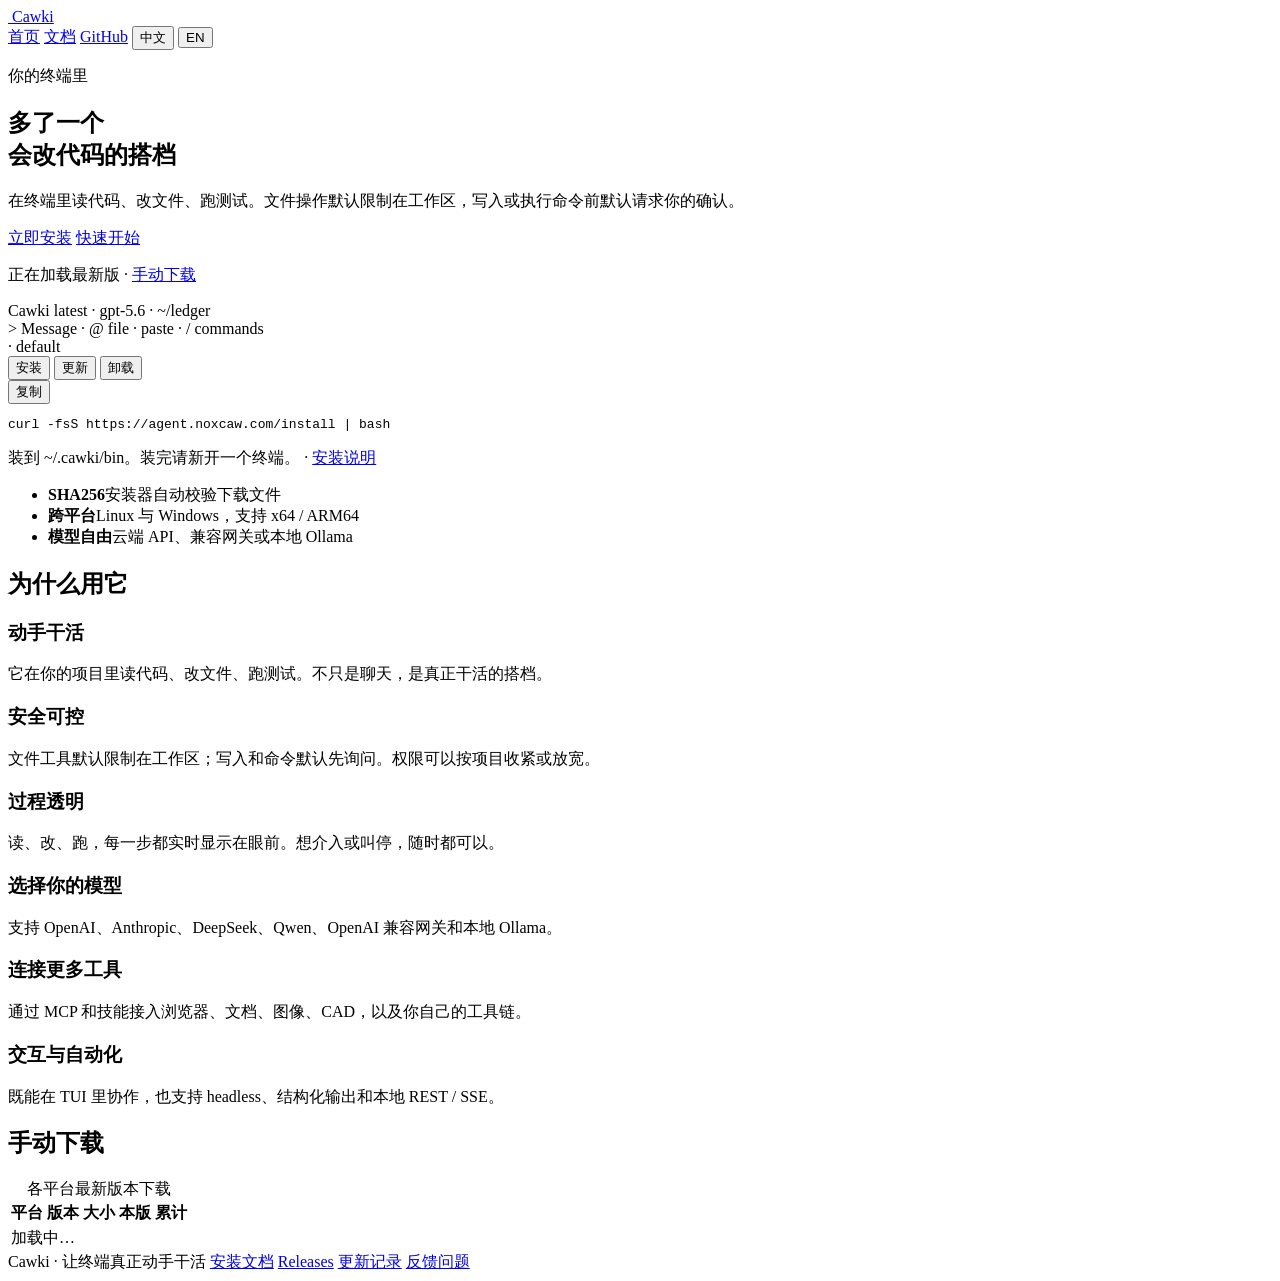
==== index.html @ 615eb1c3 "Update homepage (v0.1.21)" ====
<!DOCTYPE html>
<html lang="zh-CN">
<head>
  <meta charset="utf-8">
  <meta name="viewport" content="width=device-width, initial-scale=1, viewport-fit=cover">
  <title data-i18n-title="home">Cawki — 终端里的编程助手</title>
  <meta name="description" data-i18n-desc="home" content="在终端里读代码、改文件、跑测试。默认在写入文件或执行命令前请求确认，支持多模型、MCP、会话与自动化。">
  <meta name="theme-color" content="#121418">
  <link rel="canonical" href="https://agent.noxcaw.com/">
  <meta property="og:type" content="website">
  <meta property="og:title" content="Cawki — 终端里的编程助手">
  <meta property="og:description" content="读代码、改文件、跑测试，默认在写入与执行前请求确认。">
  <meta property="og:url" content="https://agent.noxcaw.com/">
  <link rel="icon" href="./assets/favicon.svg" type="image/svg+xml">
  <link rel="preconnect" href="https://fonts.googleapis.com">
  <link rel="preconnect" href="https://fonts.gstatic.com" crossorigin>
  <link href="https://fonts.googleapis.com/css2?family=IBM+Plex+Mono:wght@400;500&family=IBM+Plex+Sans:wght@400;500;600&display=swap" rel="stylesheet">
  <link rel="stylesheet" href="./assets/style.css?v=v0.1.21-1787472340">
</head>
<body>
  <div class="wrap">
    <header class="top">
      <a class="brand" href="./">
        <img src="./assets/favicon.svg" alt="">
        Cawki
      </a>
      <nav class="nav" aria-label="主导航">
        <a href="./" aria-current="page" data-keep-lang data-i18n="nav.home">首页</a>
        <a href="./docs.html#/install" data-keep-lang data-i18n="nav.docs">文档</a>
        <a href="https://github.com/noxrick91/cawki-hub" data-i18n="nav.github">GitHub</a>
        <span class="lang" role="group" aria-label="语言">
          <button type="button" data-lang="zh">中文</button>
          <button type="button" data-lang="en">EN</button>
        </span>
      </nav>
    </header>
  </div>

  <main class="wrap">
    <section class="hero-split">
      <div class="hero">
        <p class="kicker" data-i18n="hero.kicker">你的终端里</p>
        <h1 data-i18n-html="hero.title">多了一个<br>会改代码的搭档</h1>
        <p class="lede" data-i18n="hero.lede">
          在终端里读代码、改文件、跑测试。文件操作默认限制在工作区，写入或执行命令前默认请求你的确认。
        </p>
        <div class="row">
          <a class="btn" href="#howto" data-i18n="hero.install">立即安装</a>
          <a class="btn btn-ghost" href="./docs.html#/quick-start" data-keep-lang data-i18n="hero.quickStart">快速开始</a>
        </div>
        <p class="meta hero-meta"><span id="dl-meta" aria-live="polite" data-i18n="hero.waiting">正在加载最新版</span><span aria-hidden="true"> · </span><a href="#download" data-i18n="hero.manual">手动下载</a></p>
      </div>
      <div class="tui" id="stage" aria-hidden="true">
        <div class="tui-head">
          <span class="tui-brand">Cawki</span>
          <span class="tui-dim" id="stage-version">latest</span>
          <span class="tui-dim">·</span>
          <span class="tui-dim">gpt-5.6</span>
          <span class="tui-dim">·</span>
          <span class="tui-dim">~/ledger</span>
        </div>
        <div class="tui-body" id="stage-body">
          <div class="tui-log" id="stage-log"></div>
          <div class="tui-sheet" id="stage-sheet" hidden>
            <div class="tui-sheet-title" id="stage-sheet-title"></div>
            <div class="tui-sheet-detail" id="stage-sheet-detail"></div>
            <div class="tui-sheet-choices" id="stage-sheet-choices"></div>
            <div class="tui-sheet-hint">↑↓ · 1–5 · esc deny · type to queue</div>
          </div>
        </div>
        <div class="tui-prompt">
          <div class="tui-box">
            <span class="tui-gt">&gt;</span>
            <span class="tui-ph" id="stage-input">Message · @ file · paste · / commands</span>
          </div>
          <div class="tui-mode"><span class="tui-dim">·</span> default</div>
        </div>
      </div>
    </section>

    <div class="panel howto" id="howto">
      <header>
        <div class="seg" role="tablist" aria-label="安装方式">
          <button type="button" class="seg-btn on" id="howto-tab-install" role="tab" aria-selected="true" aria-controls="howto-cmd" tabindex="0" data-howto="install" data-i18n="howto.install">安装</button>
          <button type="button" class="seg-btn" id="howto-tab-update" role="tab" aria-selected="false" aria-controls="howto-cmd" tabindex="-1" data-howto="update" data-i18n="howto.update">更新</button>
          <button type="button" class="seg-btn" id="howto-tab-uninstall" role="tab" aria-selected="false" aria-controls="howto-cmd" tabindex="-1" data-howto="uninstall" data-i18n="howto.uninstall">卸载</button>
        </div>
        <button class="copy" id="copy-howto" type="button" aria-live="polite" data-i18n="install.copy">复制</button>
      </header>
      <pre class="cmd" id="howto-cmd" role="tabpanel" aria-labelledby="howto-tab-install" aria-live="polite">curl -fsS https://agent.noxcaw.com/install | bash</pre>
    </div>
    <p class="howto-more">
      <span id="howto-hint">装到 ~/.cawki/bin。装完请新开一个终端。</span>
      <span class="howto-sep">·</span>
      <a href="./docs.html#/install" data-keep-lang data-i18n="howto.docs">安装说明</a>
    </p>

    <ul class="proof-list" aria-label="安装与兼容信息">
      <li><strong>SHA256</strong><span data-i18n="proof.checksum">安装器自动校验下载文件</span></li>
      <li><strong data-i18n="proof.platformsT">跨平台</strong><span data-i18n="proof.platforms">Linux 与 Windows，支持 x64 / ARM64</span></li>
      <li><strong data-i18n="proof.modelsT">模型自由</strong><span data-i18n="proof.models">云端 API、兼容网关或本地 Ollama</span></li>
    </ul>

    <h2 class="sec" data-i18n="sec.why">为什么用它</h2>
    <div class="grid">
      <article class="card">
        <h3 data-i18n="cards.capT">动手干活</h3>
        <p data-i18n="cards.cap">它在你的项目里读代码、改文件、跑测试。不只是聊天，是真正干活的搭档。</p>
      </article>
      <article class="card">
        <h3 data-i18n="cards.safeT">安全可控</h3>
        <p data-i18n="cards.safe">文件工具默认限制在工作区；写入和命令默认先询问。权限可以按项目收紧或放宽。</p>
      </article>
      <article class="card">
        <h3 data-i18n="cards.seeT">过程透明</h3>
        <p data-i18n="cards.see">读、改、跑，每一步都实时显示在眼前。想介入或叫停，随时都可以。</p>
      </article>
      <article class="card">
        <h3 data-i18n="cards.modelT">选择你的模型</h3>
        <p data-i18n="cards.model">支持 OpenAI、Anthropic、DeepSeek、Qwen、OpenAI 兼容网关和本地 Ollama。</p>
      </article>
      <article class="card">
        <h3 data-i18n="cards.extendT">连接更多工具</h3>
        <p data-i18n="cards.extend">通过 MCP 和技能接入浏览器、文档、图像、CAD，以及你自己的工具链。</p>
      </article>
      <article class="card">
        <h3 data-i18n="cards.automateT">交互与自动化</h3>
        <p data-i18n="cards.automate">既能在 TUI 里协作，也支持 headless、结构化输出和本地 REST / SSE。</p>
      </article>
    </div>

    <h2 class="sec" id="download" data-i18n="sec.download">手动下载</h2>
    <div class="table-wrap">
      <p class="meta" id="dl-stats"></p>
      <table>
        <caption class="sr-only" data-i18n="table.caption">各平台最新版本下载</caption>
        <thead>
          <tr>
            <th data-i18n="table.platform">平台</th>
            <th><span data-i18n="table.build">版本</span> <span id="release-tag" class="meta"></span></th>
            <th data-i18n="table.size">大小</th>
            <th class="num" data-i18n="table.this">本版</th>
            <th class="num" data-i18n="table.total">累计</th>
          </tr>
        </thead>
        <tbody id="asset-rows">
          <tr><td colspan="5" class="meta" data-i18n="table.loading">加载中…</td></tr>
        </tbody>
      </table>
    </div>

  </main>
  <div class="wrap">
    <footer>
      <span data-i18n="footer.tagline">Cawki · 让终端真正动手干活</span>
      <span class="footer-links">
        <a href="./docs.html#/install" data-keep-lang data-i18n="footer.docs">安装文档</a>
        <a href="https://github.com/noxrick91/cawki-hub/releases" data-i18n="footer.releases">Releases</a>
        <a href="./CHANGELOG.md" data-i18n="footer.changelog">更新记录</a>
        <a href="https://github.com/noxrick91/cawki-hub/issues" data-i18n="footer.feedback">反馈问题</a>
      </span>
    </footer>
  </div>
  <script src="./assets/i18n.js?v=v0.1.21-1787472340"></script>
  <script src="./assets/stage.js?v=v0.1.21-1787472340"></script>
  <script src="./assets/whats-new.js?v=v0.1.21-1787472340"></script>
  <script src="./assets/app.js?v=v0.1.21-1787472340"></script>
</body>
</html>
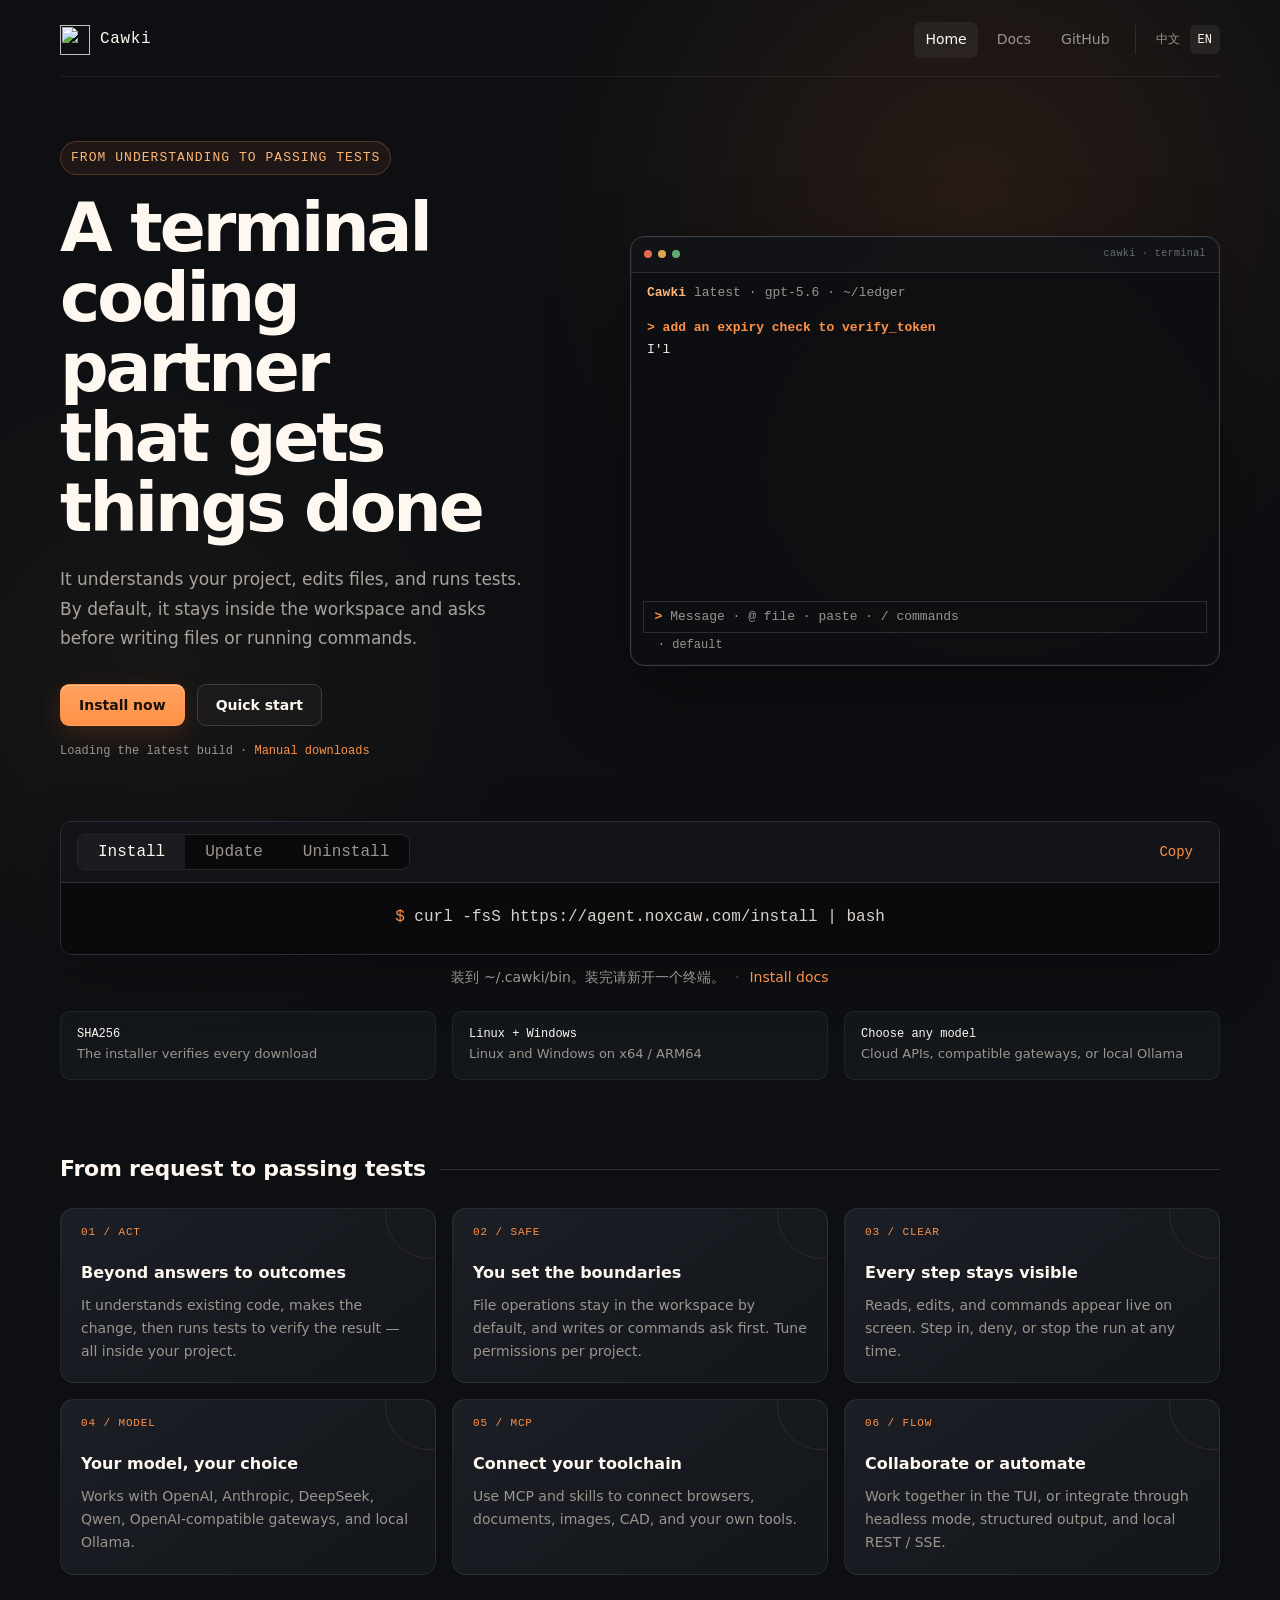
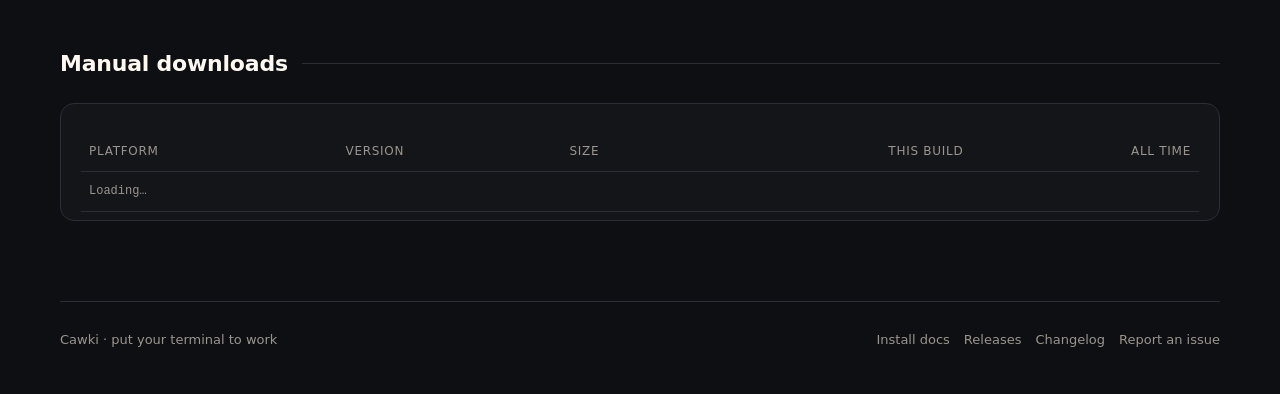
==== commit a1acbbb3: "Refresh homepage design and copy" ====
--- a/index.html
+++ b/index.html
@@ -3,19 +3,19 @@
 <head>
   <meta charset="utf-8">
   <meta name="viewport" content="width=device-width, initial-scale=1, viewport-fit=cover">
-  <title data-i18n-title="home">Cawki — 终端里的编程助手</title>
-  <meta name="description" data-i18n-desc="home" content="在终端里读代码、改文件、跑测试。默认在写入文件或执行命令前请求确认，支持多模型、MCP、会话与自动化。">
-  <meta name="theme-color" content="#121418">
+  <title data-i18n-title="home">Cawki — 真正动手的终端编程搭档</title>
+  <meta name="description" data-i18n-desc="home" content="让 Cawki 在你的项目里理解代码、完成修改并运行测试。操作范围和权限由你掌控，支持多模型、MCP 与自动化。">
+  <meta name="theme-color" content="#0d0f12">
   <link rel="canonical" href="https://agent.noxcaw.com/">
   <meta property="og:type" content="website">
-  <meta property="og:title" content="Cawki — 终端里的编程助手">
-  <meta property="og:description" content="读代码、改文件、跑测试，默认在写入与执行前请求确认。">
+  <meta property="og:title" content="Cawki — 真正动手的终端编程搭档">
+  <meta property="og:description" content="理解代码、完成修改、运行测试；操作范围和权限由你掌控。">
   <meta property="og:url" content="https://agent.noxcaw.com/">
   <link rel="icon" href="./assets/favicon.svg" type="image/svg+xml">
   <link rel="preconnect" href="https://fonts.googleapis.com">
   <link rel="preconnect" href="https://fonts.gstatic.com" crossorigin>
   <link href="https://fonts.googleapis.com/css2?family=IBM+Plex+Mono:wght@400;500&family=IBM+Plex+Sans:wght@400;500;600&display=swap" rel="stylesheet">
-  <link rel="stylesheet" href="./assets/style.css?v=v0.1.21-1787472340">
+  <link rel="stylesheet" href="./assets/style.css?v=v0.2.1-1788514286">
 </head>
 <body>
   <div class="wrap">
@@ -39,10 +39,10 @@
   <main class="wrap">
     <section class="hero-split">
       <div class="hero">
-        <p class="kicker" data-i18n="hero.kicker">你的终端里</p>
-        <h1 data-i18n-html="hero.title">多了一个<br>会改代码的搭档</h1>
+        <p class="kicker" data-i18n="hero.kicker">从理解代码到通过测试</p>
+        <h1 data-i18n-html="hero.title">一个真正会动手的<br>终端编程搭档</h1>
         <p class="lede" data-i18n="hero.lede">
-          在终端里读代码、改文件、跑测试。文件操作默认限制在工作区，写入或执行命令前默认请求你的确认。
+          它能理解你的项目、直接修改文件并运行测试。默认只在工作区内操作；写入文件和执行命令前，会先征得你的确认。
         </p>
         <div class="row">
           <a class="btn" href="#howto" data-i18n="hero.install">立即安装</a>
@@ -51,6 +51,10 @@
         <p class="meta hero-meta"><span id="dl-meta" aria-live="polite" data-i18n="hero.waiting">正在加载最新版</span><span aria-hidden="true"> · </span><a href="#download" data-i18n="hero.manual">手动下载</a></p>
       </div>
       <div class="tui" id="stage" aria-hidden="true">
+        <div class="tui-chrome">
+          <span></span><span></span><span></span>
+          <span class="tui-chrome-title">cawki · terminal</span>
+        </div>
         <div class="tui-head">
           <span class="tui-brand">Cawki</span>
           <span class="tui-dim" id="stage-version">latest</span>
@@ -65,15 +69,15 @@
             <div class="tui-sheet-title" id="stage-sheet-title"></div>
             <div class="tui-sheet-detail" id="stage-sheet-detail"></div>
             <div class="tui-sheet-choices" id="stage-sheet-choices"></div>
-            <div class="tui-sheet-hint">↑↓ · 1–5 · esc deny · type to queue</div>
+            <div class="tui-sheet-hint" data-i18n="stage.sheetHint">↑↓ 选择 · 1–5 快捷键 · esc 拒绝</div>
           </div>
         </div>
         <div class="tui-prompt">
           <div class="tui-box">
             <span class="tui-gt">&gt;</span>
-            <span class="tui-ph" id="stage-input">Message · @ file · paste · / commands</span>
+            <span class="tui-ph" id="stage-input" data-i18n="stage.placeholder">输入消息 · @ 文件 · 粘贴 · / 命令</span>
           </div>
-          <div class="tui-mode"><span class="tui-dim">·</span> default</div>
+          <div class="tui-mode"><span class="tui-dim">·</span> <span data-i18n="stage.mode">默认模式</span></div>
         </div>
       </div>
     </section>
@@ -97,35 +101,35 @@
 
     <ul class="proof-list" aria-label="安装与兼容信息">
       <li><strong>SHA256</strong><span data-i18n="proof.checksum">安装器自动校验下载文件</span></li>
-      <li><strong data-i18n="proof.platformsT">跨平台</strong><span data-i18n="proof.platforms">Linux 与 Windows，支持 x64 / ARM64</span></li>
-      <li><strong data-i18n="proof.modelsT">模型自由</strong><span data-i18n="proof.models">云端 API、兼容网关或本地 Ollama</span></li>
+      <li><strong data-i18n="proof.platformsT">Linux + Windows</strong><span data-i18n="proof.platforms">Linux 与 Windows，支持 x64 / ARM64</span></li>
+      <li><strong data-i18n="proof.modelsT">模型任选</strong><span data-i18n="proof.models">云端 API、兼容网关或本地 Ollama</span></li>
     </ul>
 
-    <h2 class="sec" data-i18n="sec.why">为什么用它</h2>
+    <h2 class="sec" data-i18n="sec.why">从需求到通过测试</h2>
     <div class="grid">
       <article class="card">
-        <h3 data-i18n="cards.capT">动手干活</h3>
-        <p data-i18n="cards.cap">它在你的项目里读代码、改文件、跑测试。不只是聊天，是真正干活的搭档。</p>
+        <h3 data-i18n="cards.capT">不只回答，直接完成</h3>
+        <p data-i18n="cards.cap">理解现有代码，完成修改，再运行测试验证结果。整个过程都在你的项目里发生。</p>
       </article>
       <article class="card">
-        <h3 data-i18n="cards.safeT">安全可控</h3>
-        <p data-i18n="cards.safe">文件工具默认限制在工作区；写入和命令默认先询问。权限可以按项目收紧或放宽。</p>
+        <h3 data-i18n="cards.safeT">边界由你决定</h3>
+        <p data-i18n="cards.safe">文件操作默认限制在工作区，写入和命令默认先询问；权限可按项目精细调整。</p>
       </article>
       <article class="card">
-        <h3 data-i18n="cards.seeT">过程透明</h3>
-        <p data-i18n="cards.see">读、改、跑，每一步都实时显示在眼前。想介入或叫停，随时都可以。</p>
+        <h3 data-i18n="cards.seeT">每一步都看得见</h3>
+        <p data-i18n="cards.see">读取、修改和执行都会实时呈现。你可以随时介入、拒绝或叫停。</p>
       </article>
       <article class="card">
-        <h3 data-i18n="cards.modelT">选择你的模型</h3>
+        <h3 data-i18n="cards.modelT">模型由你选择</h3>
         <p data-i18n="cards.model">支持 OpenAI、Anthropic、DeepSeek、Qwen、OpenAI 兼容网关和本地 Ollama。</p>
       </article>
       <article class="card">
-        <h3 data-i18n="cards.extendT">连接更多工具</h3>
-        <p data-i18n="cards.extend">通过 MCP 和技能接入浏览器、文档、图像、CAD，以及你自己的工具链。</p>
+        <h3 data-i18n="cards.extendT">接入现有工具链</h3>
+        <p data-i18n="cards.extend">通过 MCP 和技能连接浏览器、文档、图像、CAD，以及你自己的工具。</p>
       </article>
       <article class="card">
-        <h3 data-i18n="cards.automateT">交互与自动化</h3>
-        <p data-i18n="cards.automate">既能在 TUI 里协作，也支持 headless、结构化输出和本地 REST / SSE。</p>
+        <h3 data-i18n="cards.automateT">人机协作，也能自动跑</h3>
+        <p data-i18n="cards.automate">在 TUI 中共同完成任务，或使用无头模式、结构化输出和本地 REST / SSE 接入自动化。</p>
       </article>
     </div>
 
@@ -161,9 +165,9 @@
       </span>
     </footer>
   </div>
-  <script src="./assets/i18n.js?v=v0.1.21-1787472340"></script>
-  <script src="./assets/stage.js?v=v0.1.21-1787472340"></script>
-  <script src="./assets/whats-new.js?v=v0.1.21-1787472340"></script>
-  <script src="./assets/app.js?v=v0.1.21-1787472340"></script>
+  <script src="./assets/i18n.js?v=v0.2.1-1788514286"></script>
+  <script src="./assets/stage.js?v=v0.2.1-1788514286"></script>
+  <script src="./assets/whats-new.js?v=v0.2.1-1788514286"></script>
+  <script src="./assets/app.js?v=v0.2.1-1788514286"></script>
 </body>
 </html>
--- a/assets/style.css
+++ b/assets/style.css
@@ -0,0 +1,668 @@
+:root {
+  --bg: #0d0f12;
+  --bg-2: #15181d;
+  --surface: #181b20;
+  --surface-raised: #1d2026;
+  --ink: #f3eee8;
+  --muted: #9b958e;
+  --line: #2b2e34;
+  --line-bright: #3b3e45;
+  --egg: #ff9147;
+  --egg-deep: #df6627;
+  --ivory: #fff8f0;
+  --heading: #ffb675;
+  --ok: #70bd81;
+  --bad: #e0706c;
+  --add: #5cc472;
+  --add-bg: #243828;
+  --rail: #484850;
+  --mono: "IBM Plex Mono", ui-monospace, "Cascadia Code", Menlo, Consolas, monospace;
+  --sans: "IBM Plex Sans", "Source Han Sans SC", "Noto Sans SC", system-ui, sans-serif;
+}
+
+* { box-sizing: border-box; }
+.sr-only {
+  position: absolute;
+  width: 1px;
+  height: 1px;
+  padding: 0;
+  margin: -1px;
+  overflow: hidden;
+  clip: rect(0, 0, 0, 0);
+  white-space: nowrap;
+  border: 0;
+}
+:focus-visible {
+  outline: 2px solid var(--heading);
+  outline-offset: 3px;
+}
+html {
+  scroll-behavior: smooth;
+  overflow-x: clip;
+  scrollbar-width: thin;
+  scrollbar-color: rgba(255, 176, 88, 0.38) transparent;
+}
+html::-webkit-scrollbar,
+body::-webkit-scrollbar {
+  width: 8px;
+  height: 8px;
+}
+html::-webkit-scrollbar-track,
+body::-webkit-scrollbar-track {
+  background: transparent;
+}
+html::-webkit-scrollbar-thumb,
+body::-webkit-scrollbar-thumb {
+  background: rgba(255, 176, 88, 0.28);
+  border: 2px solid transparent;
+  background-clip: padding-box;
+  border-radius: 999px;
+}
+html::-webkit-scrollbar-thumb:hover,
+body::-webkit-scrollbar-thumb:hover {
+  background: rgba(255, 140, 48, 0.58);
+}
+html::-webkit-scrollbar-corner,
+body::-webkit-scrollbar-corner {
+  background: transparent;
+}
+body {
+  margin: 0;
+  min-height: 100vh;
+  overflow-x: clip;
+  background:
+    radial-gradient(circle at 76% 10%, rgba(255, 126, 46, 0.11), transparent 28rem),
+    radial-gradient(circle at 12% 34%, rgba(255, 182, 117, 0.045), transparent 24rem),
+    var(--bg);
+  color: var(--ink);
+  font: 16px/1.55 var(--sans);
+}
+
+a { color: var(--egg); text-decoration: none; }
+a:hover { text-decoration: underline; text-underline-offset: 3px; }
+
+.wrap { width: min(1160px, calc(100% - 48px)); margin: 0 auto; }
+
+.top {
+  display: flex;
+  align-items: center;
+  justify-content: space-between;
+  gap: 16px;
+  padding: 22px 0 18px;
+  border-bottom: 1px solid rgba(255, 255, 255, 0.07);
+}
+.brand {
+  display: flex;
+  align-items: center;
+  gap: 10px;
+  color: var(--ivory);
+  font-family: var(--mono);
+  font-size: 16px;
+  font-weight: 500;
+  letter-spacing: 0.04em;
+  text-decoration: none;
+}
+.brand:hover { text-decoration: none; color: var(--egg); }
+.brand img {
+  width: 30px;
+  height: 30px;
+  flex: 0 0 auto;
+  image-rendering: pixelated;
+}
+.nav { display: flex; align-items: center; gap: 8px; font-size: 14px; color: var(--muted); }
+.nav a { color: inherit; }
+.nav > a { padding: 7px 11px; border-radius: 7px; }
+.nav > a:hover { color: var(--ivory); background: rgba(255,255,255,.045); text-decoration: none; }
+.nav a[aria-current="page"] { color: var(--ivory); background: rgba(255,255,255,.055); }
+.lang { display: inline-flex; gap: 2px; margin-left: 6px; padding-left: 12px; border-left: 1px solid var(--line); }
+.lang button {
+  border: 0;
+  background: transparent;
+  color: var(--muted);
+  font: 12px var(--mono);
+  padding: 6px 8px;
+  border-radius: 6px;
+  cursor: pointer;
+}
+.lang button:hover { color: var(--ivory); background: rgba(255,255,255,.045); }
+.lang button[aria-pressed="true"] { color: var(--ivory); background: rgba(255,255,255,.065); }
+
+.hero-split {
+  display: grid;
+  grid-template-columns: minmax(300px, 0.9fr) minmax(440px, 1.1fr);
+  gap: clamp(40px, 7vw, 88px);
+  align-items: center;
+  min-height: 560px;
+  padding: 64px 0 32px;
+}
+.tui {
+  position: relative;
+  height: 430px;
+  max-height: 430px;
+  overflow: hidden;
+  display: flex;
+  flex-direction: column;
+  background: rgba(12, 14, 17, 0.94);
+  border: 1px solid var(--line-bright);
+  border-radius: 14px;
+  box-shadow: 0 28px 80px rgba(0,0,0,.38), 0 0 0 1px rgba(255,255,255,.025) inset;
+  font-family: var(--mono);
+  font-size: 13px;
+  line-height: 1.45;
+  color: var(--ink);
+  min-width: 0;
+}
+.tui::before {
+  content: "";
+  position: absolute;
+  z-index: -1;
+  inset: 12% -7% -9% 18%;
+  background: rgba(255, 126, 46, 0.13);
+  filter: blur(54px);
+  border-radius: 50%;
+}
+.tui-chrome {
+  display: flex;
+  align-items: center;
+  gap: 6px;
+  height: 36px;
+  padding: 0 13px;
+  border-bottom: 1px solid var(--line);
+  background: rgba(255,255,255,.018);
+  flex: 0 0 auto;
+}
+.tui-chrome > span:not(.tui-chrome-title) { width: 8px; height: 8px; border-radius: 50%; background: #45484e; }
+.tui-chrome > span:first-child { background: #e06a50; }
+.tui-chrome > span:nth-child(2) { background: #dca64e; }
+.tui-chrome > span:nth-child(3) { background: #63aa72; }
+.tui-chrome-title { margin-left: auto; color: #686c73; font-size: 10px; letter-spacing: .04em; }
+.tui-head {
+  display: flex;
+  align-items: center;
+  flex-wrap: wrap;
+  gap: 8px;
+  padding: 11px 16px 8px 2ch;
+  flex-shrink: 0;
+}
+.tui-brand { color: var(--heading); font-weight: 600; }
+.tui-dim { color: var(--muted); }
+.tui-body {
+  flex: 1 1 auto;
+  min-height: 0;
+  overflow-x: hidden;
+  overflow-y: auto;
+  scrollbar-width: thin;
+  scrollbar-color: #3a3632 transparent;
+}
+.tui-body::-webkit-scrollbar {
+  width: 6px;
+}
+.tui-body::-webkit-scrollbar-track {
+  background: transparent;
+}
+.tui-body::-webkit-scrollbar-thumb {
+  background: #3a3632;
+  border-radius: 0;
+}
+.tui-body::-webkit-scrollbar-thumb:hover {
+  background: #5a5048;
+}
+.tui-prompt { flex-shrink: 0; }
+.tui-log {
+  padding: 8px 14px 8px 2ch;
+}
+.tui-row { margin: 0 0 4px; white-space: pre-wrap; }
+.tui-gt, .tui-user { color: var(--egg); font-weight: 600; }
+.tui-asst { color: var(--ink); }
+.tui-tool { color: var(--ink); }
+.tui-spin, .tui-star { color: var(--egg); display: inline-block; width: 1.1em; }
+.tui-sys { color: var(--muted); }
+.tui-out { color: var(--ok); margin: 0 0 8px 1.2em; }
+.tui-diff {
+  margin: 2px 0 10px 0.4em;
+  background: var(--bg-2);
+  padding: 4px 0;
+}
+.tui-add { background: var(--add-bg); color: var(--add); }
+.tui-ctx { color: var(--muted); }
+.tui-rail { color: var(--rail); margin-right: 6px; }
+.tui-sheet {
+  margin: 0 12px 10px;
+  border: 1px solid var(--line);
+  background: var(--bg-2);
+  padding: 8px 10px 8px;
+}
+.tui-sheet[hidden] { display: none; }
+.tui-sheet-title { color: var(--heading); font-weight: 600; margin-bottom: 4px; }
+.tui-sheet-detail { color: var(--ink); margin-bottom: 8px; }
+.tui-choice { color: var(--ink); }
+.tui-choice.on { color: var(--egg); font-weight: 600; }
+.tui-sheet-hint { color: var(--muted); margin-top: 8px; font-size: 12px; }
+.tui-prompt { padding: 0 12px 10px; }
+.tui-box {
+  display: flex;
+  gap: 8px;
+  border: 1px solid var(--line);
+  padding: 6px 10px;
+  min-height: 32px;
+  color: var(--ink);
+}
+.tui-ph { color: var(--muted); }
+.tui-mode { margin-top: 4px; padding-left: 2ch; color: var(--muted); font-size: 12px; }
+.tui-caret {
+  display: inline-block;
+  width: 7px;
+  height: 1em;
+  margin-left: 1px;
+  background: var(--egg);
+  vertical-align: text-bottom;
+  animation: blink 1s steps(1) infinite;
+}
+@keyframes blink { 50% { opacity: 0; } }
+@media (prefers-reduced-motion: reduce) {
+  .tui-caret { animation: none; }
+}
+
+.hero { padding: 0; }
+.kicker {
+  font-family: var(--mono);
+  font-size: 13px;
+  width: fit-content;
+  letter-spacing: 0.08em;
+  text-transform: uppercase;
+  color: var(--heading);
+  margin: 0 0 18px;
+  padding: 6px 10px;
+  border: 1px solid rgba(255, 145, 71, .25);
+  border-radius: 999px;
+  background: rgba(255, 145, 71, .07);
+}
+h1 {
+  font-size: clamp(42px, 5.6vw, 68px);
+  line-height: 1.03;
+  letter-spacing: -0.045em;
+  margin: 0 0 22px;
+  font-weight: 600;
+  color: var(--ivory);
+}
+.lede { max-width: 34rem; color: #aaa39b; font-size: 17px; line-height: 1.75; margin: 0 0 30px; }
+.hero-meta { margin: 16px 0 0; }
+
+.row { display: flex; flex-wrap: wrap; gap: 12px; align-items: center; }
+.btn {
+  display: inline-flex;
+  align-items: center;
+  gap: 8px;
+  border: 1px solid transparent;
+  border-radius: 9px;
+  padding: 13px 18px;
+  font: 600 14px/1 var(--sans);
+  cursor: pointer;
+  color: #1a1208;
+  background: linear-gradient(180deg, #ffa15e, var(--egg));
+  box-shadow: 0 8px 24px rgba(223, 102, 39, .18), 0 1px 0 rgba(255,255,255,.3) inset;
+  transition: transform .18s ease, filter .18s ease;
+}
+.btn:hover { filter: brightness(1.07); transform: translateY(-1px); text-decoration: none; }
+.btn[aria-disabled="true"] {
+  opacity: 0.45;
+  pointer-events: none;
+}
+.btn-ghost {
+  background: rgba(255,255,255,.025);
+  color: var(--ivory);
+  border-color: var(--line-bright);
+  box-shadow: none;
+}
+.meta { color: var(--muted); font-family: var(--mono); font-size: 12px; }
+
+.panel + .panel { margin-top: 12px; }
+.sec {
+  display: flex;
+  align-items: center;
+  gap: 14px;
+  font-size: 22px;
+  font-weight: 600;
+  letter-spacing: -0.01em;
+  color: var(--ivory);
+  margin: 72px 0 22px;
+}
+.sec::after {
+  content: "";
+  flex: 1;
+  height: 1px;
+  background: var(--line);
+}
+.sec + .panel, .sec + .grid, .sec + .table-wrap { margin-top: 0; }
+.howto {
+  margin: 52px auto 8px;
+  background: #0a0b0d;
+  border-color: var(--line-bright);
+  box-shadow: 0 18px 60px rgba(0,0,0,.24);
+}
+.howto header {
+  justify-content: center;
+  position: relative;
+  padding: 14px 20px;
+  background: #121419;
+  border-bottom-color: var(--line);
+}
+.howto .copy {
+  position: absolute;
+  right: 20px;
+  top: 50%;
+  transform: translateY(-50%);
+  font-size: 14px;
+}
+.howto .seg {
+  border-color: #2a2622;
+  background: #0a0a0c;
+}
+.howto .seg-btn {
+  font-size: 16px;
+  padding: 8px 20px;
+  font-family: var(--mono);
+}
+.howto .seg-btn.on {
+  background: #1a1c20;
+  color: var(--ivory);
+}
+.howto .cmd {
+  text-align: center;
+  font-size: 16px;
+  line-height: 1.6;
+  padding: 22px 24px 24px;
+  background: #0a0a0c;
+  color: #d8d4cc;
+}
+.howto .cmd::before {
+  content: "$ ";
+  color: var(--egg);
+}
+.howto-more {
+  margin: 12px 0 4px;
+  color: var(--muted);
+  font-size: 14px;
+  text-align: center;
+}
+.howto-sep { margin: 0 0.4em; opacity: 0.5; }
+.proof-list {
+  display: grid;
+  grid-template-columns: repeat(3, minmax(0, 1fr));
+  gap: 16px;
+  list-style: none;
+  margin: 22px 0 0;
+  padding: 0;
+}
+.proof-list li {
+  min-width: 0;
+  padding: 15px 16px;
+  border: 1px solid rgba(255,255,255,.06);
+  border-radius: 10px;
+  background: rgba(24, 27, 32, 0.6);
+}
+.proof-list strong,
+.proof-list span { display: block; }
+.proof-list strong {
+  margin-bottom: 3px;
+  color: var(--ivory);
+  font: 500 12px var(--mono);
+}
+.proof-list span { color: var(--muted); font-size: 13px; }
+.panel {
+  margin: 28px 0 8px;
+  background: var(--surface);
+  border: 1px solid var(--line);
+  border-radius: 12px;
+  overflow: hidden;
+}
+.panel header {
+  display: flex;
+  align-items: center;
+  justify-content: space-between;
+  gap: 12px;
+  padding: 12px 16px;
+  border-bottom: 1px solid var(--line);
+  color: var(--muted);
+  font-size: 13px;
+}
+.panel pre, .cmd {
+  margin: 0;
+  padding: 16px;
+  overflow-x: auto;
+  overflow-wrap: anywhere;
+  white-space: pre-wrap;
+  font: 13px/1.5 var(--mono);
+  color: var(--ivory);
+  scrollbar-width: thin;
+  scrollbar-color: rgba(255, 176, 88, 0.32) transparent;
+}
+.panel pre::-webkit-scrollbar,
+.cmd::-webkit-scrollbar { height: 8px; }
+.panel pre::-webkit-scrollbar-thumb,
+.cmd::-webkit-scrollbar-thumb {
+  background: rgba(255, 176, 88, 0.28);
+  border: 2px solid transparent;
+  background-clip: padding-box;
+  border-radius: 999px;
+}
+.copy {
+  border: 0;
+  background: transparent;
+  color: var(--egg);
+  font: 12px var(--mono);
+  cursor: pointer;
+}
+.copy:disabled { color: var(--muted); cursor: not-allowed; opacity: 0.55; }
+
+.seg {
+  display: inline-flex;
+  border: 1px solid var(--line);
+  border-radius: 8px;
+  overflow: hidden;
+}
+.seg-btn {
+  border: 0;
+  background: transparent;
+  color: var(--muted);
+  font: 13px var(--sans);
+  padding: 6px 12px;
+  cursor: pointer;
+  transition: color .12s, background .12s;
+}
+.seg-btn:hover { color: var(--ivory); }
+.seg-btn.on { background: var(--bg); color: var(--ivory); }
+
+.grid {
+  display: grid;
+  grid-template-columns: repeat(3, minmax(0, 1fr));
+  gap: 16px;
+  margin: 36px 0 8px;
+}
+.card {
+  position: relative;
+  min-height: 164px;
+  overflow: hidden;
+  border: 1px solid rgba(255,255,255,.075);
+  border-radius: 14px;
+  padding: 52px 20px 19px;
+  background: linear-gradient(145deg, rgba(29,32,38,.94), rgba(20,23,27,.94));
+  transition: transform .18s ease, border-color .18s ease, background .18s ease;
+}
+.card::before {
+  position: absolute;
+  top: 17px;
+  left: 20px;
+  color: var(--egg);
+  font: 500 11px var(--mono);
+  letter-spacing: .08em;
+}
+.card:nth-child(1)::before { content: "01 / ACT"; }
+.card:nth-child(2)::before { content: "02 / SAFE"; }
+.card:nth-child(3)::before { content: "03 / CLEAR"; }
+.card:nth-child(4)::before { content: "04 / MODEL"; }
+.card:nth-child(5)::before { content: "05 / MCP"; }
+.card:nth-child(6)::before { content: "06 / FLOW"; }
+.card::after {
+  content: "";
+  position: absolute;
+  width: 86px;
+  height: 86px;
+  right: -38px;
+  top: -38px;
+  border: 1px solid rgba(255,145,71,.12);
+  border-radius: 50%;
+}
+.card:hover { transform: translateY(-3px); border-color: rgba(255,145,71,.3); background: var(--surface-raised); }
+.card h3 { margin: 0 0 8px; font-size: 16px; color: var(--ivory); }
+.card p { margin: 0; color: var(--muted); font-size: 14px; line-height: 1.65; }
+
+@media (prefers-reduced-motion: reduce) {
+  .btn,
+  .card { transition: none; }
+  .btn:hover,
+  .card:hover { transform: none; }
+}
+
+.table-wrap {
+  overflow-x: auto;
+  max-width: 100%;
+  margin: 28px 0 80px;
+  padding: 18px 20px 8px;
+  border: 1px solid var(--line);
+  border-radius: 14px;
+  background: rgba(21,24,29,.72);
+  scrollbar-width: thin;
+  scrollbar-color: rgba(255, 176, 88, 0.32) transparent;
+}
+.table-wrap::-webkit-scrollbar { height: 8px; }
+.table-wrap::-webkit-scrollbar-track { background: transparent; }
+.table-wrap::-webkit-scrollbar-thumb {
+  background: rgba(255, 176, 88, 0.28);
+  border: 2px solid transparent;
+  background-clip: padding-box;
+  border-radius: 999px;
+}
+.table-wrap::-webkit-scrollbar-corner { background: transparent; }
+table { width: 100%; border-collapse: collapse; font-size: 14px; }
+th, td { text-align: left; padding: 10px 8px; border-bottom: 1px solid var(--line); }
+th { color: var(--muted); font-weight: 500; font-size: 12px; letter-spacing: 0.06em; text-transform: uppercase; }
+th.num, td.num { text-align: right; font-variant-numeric: tabular-nums; }
+td a { font-family: var(--mono); font-size: 13px; overflow-wrap: anywhere; }
+#dl-stats { margin: 0 0 10px; }
+.err { color: var(--bad); }
+
+footer {
+  border-top: 1px solid var(--line);
+  padding: 28px 0 44px;
+  color: var(--muted);
+  font-size: 13px;
+  display: flex;
+  justify-content: space-between;
+  gap: 16px;
+  flex-wrap: wrap;
+}
+.footer-links { display: flex; gap: 14px; flex-wrap: wrap; }
+.footer-links a { color: var(--muted); }
+.footer-links a:hover { color: var(--egg); }
+
+/* docs */
+.docs-shell {
+  display: grid;
+  grid-template-columns: 240px 1fr;
+  gap: 36px;
+  padding: 28px 0 80px;
+}
+.toc {
+  position: sticky;
+  top: 16px;
+  max-height: calc(100vh - 32px);
+  overflow: auto;
+  padding-right: 8px;
+  font-size: 13px;
+}
+.toc a { display: block; color: var(--muted); padding: 4px 0; }
+.toc a.h3 { padding-left: 12px; font-size: 12px; }
+.toc a.active { color: var(--egg); }
+.prose { min-width: 0; max-width: 46rem; }
+.prose h1 { font-size: 36px; margin: 0 0 12px; }
+.prose h2 {
+  font-size: 22px;
+  margin: 40px 0 12px;
+  padding-top: 8px;
+  border-top: 1px solid var(--line);
+}
+.prose h3 { font-size: 16px; margin: 24px 0 8px; }
+.prose p, .prose li { color: #d8cfc3; }
+.prose code {
+  font-family: var(--mono);
+  font-size: 0.9em;
+  background: #221c16;
+  padding: 0.1em 0.35em;
+  border-radius: 4px;
+}
+.prose pre {
+  background: #1a1612;
+  border: 1px solid var(--line);
+  border-radius: 10px;
+  padding: 14px 16px;
+  overflow-x: auto;
+}
+.prose pre code { background: none; padding: 0; color: var(--ivory); }
+.prose table { margin: 12px 0 20px; }
+.prose hr { border: 0; border-top: 1px solid var(--line); margin: 28px 0; }
+.prose blockquote {
+  margin: 12px 0;
+  padding: 0 0 0 14px;
+  border-left: 3px solid var(--egg-deep);
+  color: var(--muted);
+}
+
+@media (max-width: 900px) {
+  .wrap { width: min(1180px, calc(100% - 28px)); }
+  .top {
+    flex-wrap: wrap;
+    gap: 10px 12px;
+    padding: 14px 0 12px;
+  }
+  .nav { gap: 12px; font-size: 13px; }
+  .lang { margin-left: 4px; padding-left: 10px; }
+  .hero-split {
+    grid-template-columns: 1fr;
+    gap: 22px;
+    min-height: 0;
+    padding: 38px 0 8px;
+  }
+  .hero { padding-top: 4px; }
+  h1 { font-size: clamp(28px, 8.4vw, 40px); }
+  .lede { font-size: 16px; margin-bottom: 20px; }
+  .tui { height: 340px; max-height: 340px; }
+  .row { width: 100%; }
+  .row .btn { justify-content: center; }
+  .grid { grid-template-columns: repeat(2, minmax(0, 1fr)); margin-top: 20px; }
+  .proof-list { grid-template-columns: 1fr; }
+  .sec { margin: 36px 0 12px; font-size: 18px; }
+  .panel pre, .cmd { font-size: 12px; padding: 12px; white-space: pre-wrap; overflow-wrap: anywhere; }
+  .howto { margin-top: 28px; }
+  .howto .cmd { font-size: 15px; padding: 18px 16px 20px; }
+  .howto header { padding-right: 16px; padding-left: 16px; }
+  .howto .copy {
+    position: static;
+    transform: none;
+    margin-left: 8px;
+  }
+}
+
+@media (max-width: 520px) {
+  .wrap { width: calc(100% - 24px); }
+  .nav { gap: 10px; }
+  .row .btn { flex: 1 1 auto; }
+  .grid { grid-template-columns: 1fr; }
+  .card { min-height: 0; }
+  .tui { height: 310px; max-height: 310px; border-radius: 10px; }
+  .tui-chrome-title { display: none; }
+  .table-wrap { padding: 12px 10px 4px; }
+  table { font-size: 12px; }
+  td a { font-size: 11px; word-break: break-all; }
+  th, td { padding: 8px 6px; }
+}
